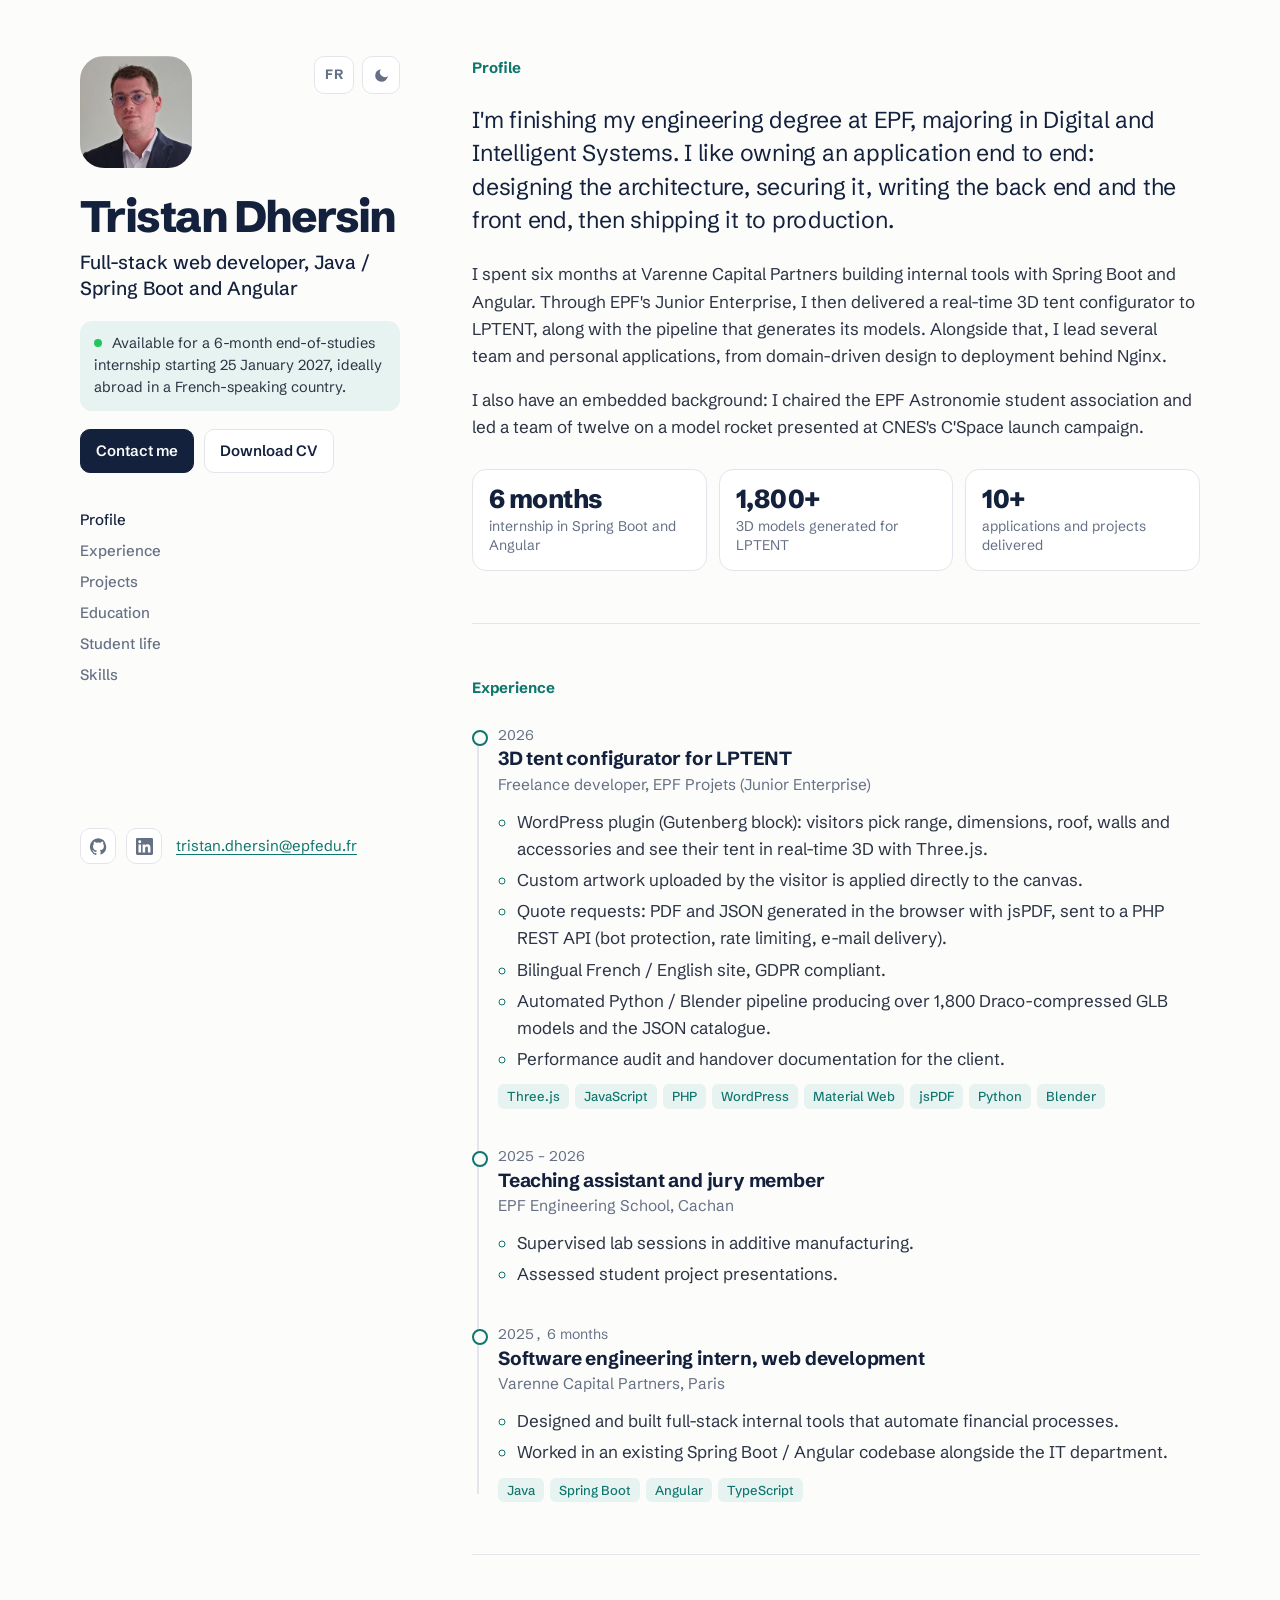
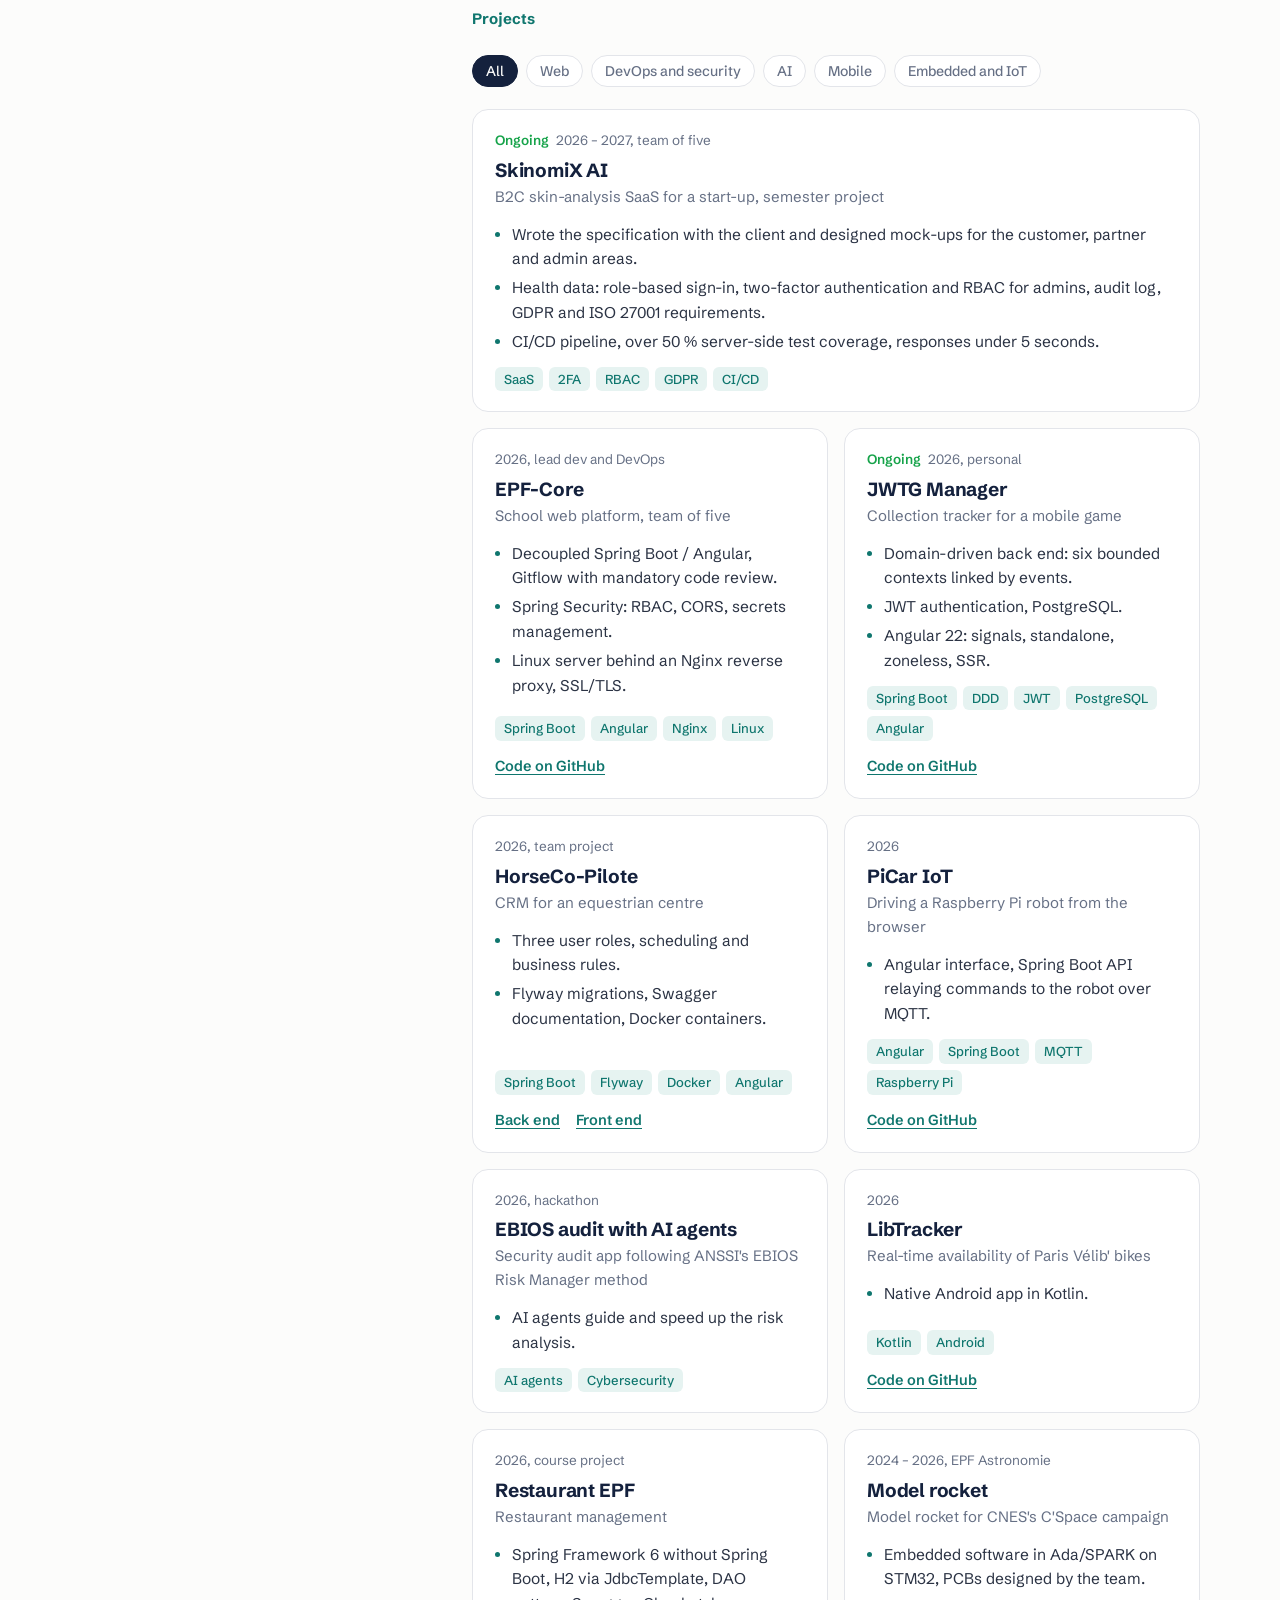
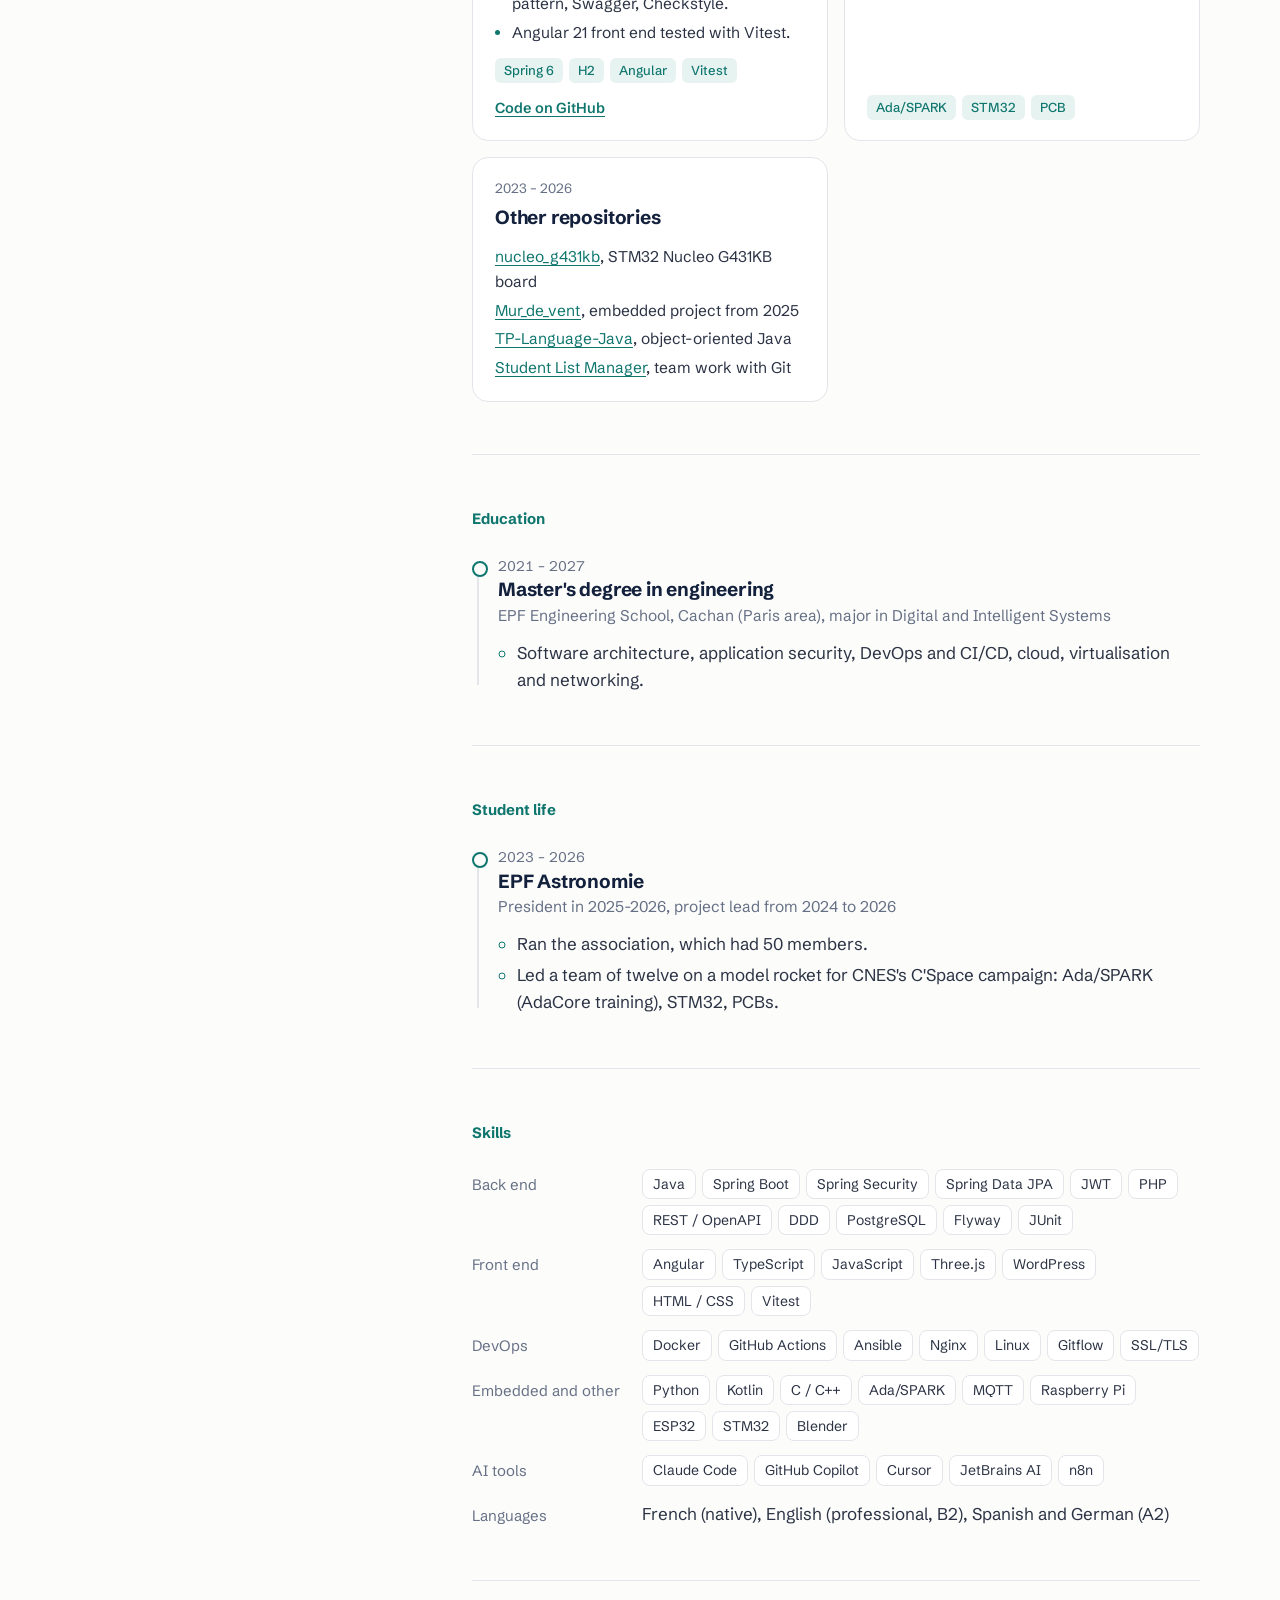
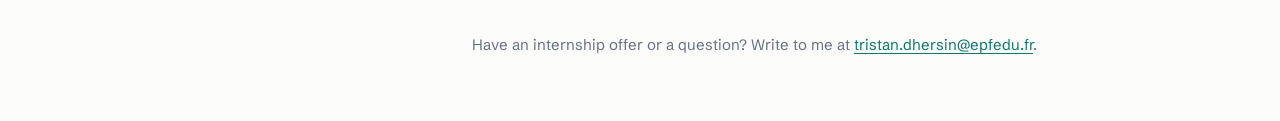
==== en/index.html @ 60c4dff3 "Version anglaise du site et CV en anglais Co-Authored-By: Claude Opus 5.5 <noreply@anthropic.com> Cl" ====
<!DOCTYPE html>
<html lang="en" data-theme="light">
<head>
  <meta charset="UTF-8" />
  <meta name="viewport" content="width=device-width, initial-scale=1.0" />
  <title>Tristan Dhersin, full-stack web developer</title>
  <meta name="description" content="Tristan Dhersin, final-year engineering student at EPF, full-stack web developer (Java / Spring Boot and Angular). Looking for a 6-month end-of-studies internship starting 25 January 2027." />
  <link rel="alternate" hreflang="fr" href="../" />
  <link rel="alternate" hreflang="en" href="./" />
  <link rel="icon" href="data:image/svg+xml,<svg xmlns='http://www.w3.org/2000/svg' viewBox='0 0 100 100'><rect width='100' height='100' rx='20' fill='%230f766e'/><text x='50' y='67' font-size='50' text-anchor='middle' font-family='Arial' font-weight='700' fill='white'>T</text></svg>" />
  <script>
    try {
      const t = localStorage.getItem("theme");
      document.documentElement.dataset.theme = t || (matchMedia("(prefers-color-scheme: dark)").matches ? "dark" : "light");
    } catch (e) {}
  </script>
  <link rel="preconnect" href="https://fonts.googleapis.com" />
  <link rel="preconnect" href="https://fonts.gstatic.com" crossorigin />
  <link href="https://fonts.googleapis.com/css2?family=Schibsted+Grotesk:wght@400;500;600;700;800&display=swap" rel="stylesheet" />
  <link rel="stylesheet" href="../style.css" />
</head>
<body>
  <div class="layout">

    <aside class="side">
      <div class="side__top">
        <img class="side__photo" src="../assets/photo.jpg" alt="Tristan Dhersin" width="112" height="112" />
        <div class="side__tools">
          <a class="lang" href="../index.html" hreflang="fr" lang="fr" data-lang="fr" title="Version française">FR</a>
          <button class="theme" id="themeToggle" type="button" aria-label="Switch between dark and light theme">
            <svg class="i-moon" viewBox="0 0 24 24" aria-hidden="true"><path d="M21 12.8A9 9 0 1 1 11.2 3a7 7 0 0 0 9.8 9.8z"/></svg>
            <svg class="i-sun" viewBox="0 0 24 24" aria-hidden="true"><circle cx="12" cy="12" r="4.5"/><path d="M12 2v2.5M12 19.5V22M4.2 4.2 6 6M18 18l1.8 1.8M2 12h2.5M19.5 12H22M4.2 19.8 6 18M18 6l1.8-1.8"/></svg>
          </button>
        </div>
      </div>

      <h1 class="side__name">Tristan Dhersin</h1>
      <p class="side__role">Full-stack web developer, Java / Spring Boot and Angular</p>

      <p class="status"><span class="status__dot" aria-hidden="true"></span>
        Available for a 6-month end-of-studies internship starting 25&nbsp;January&nbsp;2027,
        ideally abroad in a French-speaking country.
      </p>

      <div class="side__cta">
        <a class="btn btn--solid" href="mailto:tristan.dhersin@epfedu.fr">Contact me</a>
        <a class="btn" href="../assets/CV_Tristan_Dhersin_EN.pdf" target="_blank" rel="noopener">Download CV</a>
      </div>

      <nav class="side__nav" aria-label="Sections">
        <a href="#profile">Profile</a>
        <a href="#experience">Experience</a>
        <a href="#projects">Projects</a>
        <a href="#education">Education</a>
        <a href="#volunteering">Student life</a>
        <a href="#skills">Skills</a>
      </nav>

      <ul class="side__social">
        <li><a href="https://github.com/TristanBrouille" target="_blank" rel="noopener" aria-label="GitHub">
          <svg viewBox="0 0 24 24" aria-hidden="true"><path d="M12 .5a12 12 0 0 0-3.8 23.4c.6.1.8-.3.8-.6v-2c-3.3.7-4-1.6-4-1.6-.6-1.4-1.4-1.8-1.4-1.8-1.1-.7.1-.7.1-.7 1.2.1 1.8 1.2 1.8 1.2 1.1 1.8 2.8 1.3 3.5 1 .1-.8.4-1.3.8-1.6-2.7-.3-5.5-1.3-5.5-6 0-1.3.5-2.4 1.2-3.2-.1-.3-.5-1.5.1-3.2 0 0 1-.3 3.3 1.2a11.5 11.5 0 0 1 6 0C17.3 4.7 18.3 5 18.3 5c.7 1.7.3 2.9.1 3.2.8.8 1.2 1.9 1.2 3.2 0 4.6-2.8 5.6-5.5 5.9.4.4.8 1.1.8 2.2v3.3c0 .3.2.7.8.6A12 12 0 0 0 12 .5z"/></svg>
        </a></li>
        <li><a href="https://www.linkedin.com/in/tristan-dhersin-30085b224/" target="_blank" rel="noopener" aria-label="LinkedIn">
          <svg viewBox="0 0 24 24" aria-hidden="true"><path d="M20.4 20.5h-3.6v-5.6c0-1.3 0-3-1.8-3s-2.1 1.4-2.1 2.9v5.7H9.3V9h3.4v1.6c.5-.9 1.6-1.8 3.4-1.8 3.6 0 4.3 2.4 4.3 5.5v6.2zM5.3 7.4a2.1 2.1 0 1 1 0-4.2 2.1 2.1 0 0 1 0 4.2zM7.1 20.5H3.5V9h3.6v11.5zM22.2 0H1.8C.8 0 0 .8 0 1.7v20.6c0 .9.8 1.7 1.8 1.7h20.4c1 0 1.8-.8 1.8-1.7V1.7C24 .8 23.2 0 22.2 0z"/></svg>
        </a></li>
        <li class="side__mail"><a href="mailto:tristan.dhersin@epfedu.fr">tristan.dhersin@epfedu.fr</a></li>
      </ul>
    </aside>

    <main class="content">

      <section id="profile" class="block">
        <h2>Profile</h2>
        <p class="lead">
          I'm finishing my engineering degree at EPF, majoring in Digital and Intelligent Systems.
          I like owning an application end to end: designing the architecture, securing it,
          writing the back end and the front end, then shipping it to production.
        </p>
        <p>
          I spent six months at Varenne Capital Partners building internal tools with Spring Boot
          and Angular. Through EPF's Junior Enterprise, I then delivered a real-time 3D tent configurator
          to LPTENT, along with the pipeline that generates its models. Alongside that, I lead several team
          and personal applications, from domain-driven design to deployment behind Nginx.
        </p>
        <p>
          I also have an embedded background: I chaired the EPF Astronomie student association and led
          a team of twelve on a model rocket presented at CNES's C'Space launch campaign.
        </p>

        <dl class="facts">
          <div><dt>6 months</dt><dd>internship in Spring Boot and Angular</dd></div>
          <div><dt>1,800+</dt><dd>3D models generated for LPTENT</dd></div>
          <div><dt>10+</dt><dd>applications and projects delivered</dd></div>
        </dl>
      </section>

      <section id="experience" class="block">
        <h2>Experience</h2>
        <ol class="timeline">
          <li class="tl">
            <p class="tl__when">2026</p>
            <h3>3D tent configurator for LPTENT</h3>
            <p class="tl__where">Freelance developer, EPF Projets (Junior Enterprise)</p>
            <ul>
              <li>WordPress plugin (Gutenberg block): visitors pick range, dimensions, roof, walls and accessories and see their tent in real-time 3D with Three.js.</li>
              <li>Custom artwork uploaded by the visitor is applied directly to the canvas.</li>
              <li>Quote requests: PDF and JSON generated in the browser with jsPDF, sent to a PHP REST API (bot protection, rate limiting, e-mail delivery).</li>
              <li>Bilingual French / English site, GDPR compliant.</li>
              <li>Automated Python / Blender pipeline producing over 1,800 Draco-compressed GLB models and the JSON catalogue.</li>
              <li>Performance audit and handover documentation for the client.</li>
            </ul>
            <p class="tags"><span>Three.js</span><span>JavaScript</span><span>PHP</span><span>WordPress</span><span>Material Web</span><span>jsPDF</span><span>Python</span><span>Blender</span></p>
          </li>

          <li class="tl">
            <p class="tl__when">2025 – 2026</p>
            <h3>Teaching assistant and jury member</h3>
            <p class="tl__where">EPF Engineering School, Cachan</p>
            <ul>
              <li>Supervised lab sessions in additive manufacturing.</li>
              <li>Assessed student project presentations.</li>
            </ul>
          </li>

          <li class="tl">
            <p class="tl__when">2025, 6 months</p>
            <h3>Software engineering intern, web development</h3>
            <p class="tl__where">Varenne Capital Partners, Paris</p>
            <ul>
              <li>Designed and built full-stack internal tools that automate financial processes.</li>
              <li>Worked in an existing Spring Boot / Angular codebase alongside the IT department.</li>
            </ul>
            <p class="tags"><span>Java</span><span>Spring Boot</span><span>Angular</span><span>TypeScript</span></p>
          </li>
        </ol>
      </section>

      <section id="projects" class="block">
        <h2>Projects</h2>

        <div class="filters" role="group" aria-label="Filter projects">
          <button class="filter is-on" data-filter="all" aria-pressed="true">All</button>
          <button class="filter" data-filter="web" aria-pressed="false">Web</button>
          <button class="filter" data-filter="devops" aria-pressed="false">DevOps and security</button>
          <button class="filter" data-filter="ia" aria-pressed="false">AI</button>
          <button class="filter" data-filter="mobile" aria-pressed="false">Mobile</button>
          <button class="filter" data-filter="iot" aria-pressed="false">Embedded and IoT</button>
        </div>

        <div class="cards" id="cards">
          <article class="card card--wide" data-cat="web devops">
            <p class="card__meta"><span class="live">Ongoing</span> 2026 – 2027, team of five</p>
            <h3>SkinomiX AI</h3>
            <p class="card__sub">B2C skin-analysis SaaS for a start-up, semester project</p>
            <ul>
              <li>Wrote the specification with the client and designed mock-ups for the customer, partner and admin areas.</li>
              <li>Health data: role-based sign-in, two-factor authentication and RBAC for admins, audit log, GDPR and ISO&nbsp;27001 requirements.</li>
              <li>CI/CD pipeline, over 50&nbsp;% server-side test coverage, responses under 5&nbsp;seconds.</li>
            </ul>
            <p class="tags"><span>SaaS</span><span>2FA</span><span>RBAC</span><span>GDPR</span><span>CI/CD</span></p>
          </article>

          <article class="card" data-cat="web devops">
            <p class="card__meta">2026, lead dev and DevOps</p>
            <h3>EPF-Core</h3>
            <p class="card__sub">School web platform, team of five</p>
            <ul>
              <li>Decoupled Spring Boot / Angular, Gitflow with mandatory code review.</li>
              <li>Spring Security: RBAC, CORS, secrets management.</li>
              <li>Linux server behind an Nginx reverse proxy, SSL/TLS.</li>
            </ul>
            <p class="tags"><span>Spring Boot</span><span>Angular</span><span>Nginx</span><span>Linux</span></p>
            <a class="card__link" href="https://github.com/TristanBrouille/EPF-Core" target="_blank" rel="noopener">Code on GitHub</a>
          </article>

          <article class="card" data-cat="web">
            <p class="card__meta"><span class="live">Ongoing</span> 2026, personal</p>
            <h3>JWTG Manager</h3>
            <p class="card__sub">Collection tracker for a mobile game</p>
            <ul>
              <li>Domain-driven back end: six bounded contexts linked by events.</li>
              <li>JWT authentication, PostgreSQL.</li>
              <li>Angular 22: signals, standalone, zoneless, SSR.</li>
            </ul>
            <p class="tags"><span>Spring Boot</span><span>DDD</span><span>JWT</span><span>PostgreSQL</span><span>Angular</span></p>
            <a class="card__link" href="https://github.com/TristanBrouille/JwtgManager" target="_blank" rel="noopener">Code on GitHub</a>
          </article>

          <article class="card" data-cat="web devops">
            <p class="card__meta">2026, team project</p>
            <h3>HorseCo-Pilote</h3>
            <p class="card__sub">CRM for an equestrian centre</p>
            <ul>
              <li>Three user roles, scheduling and business rules.</li>
              <li>Flyway migrations, Swagger documentation, Docker containers.</li>
            </ul>
            <p class="tags"><span>Spring Boot</span><span>Flyway</span><span>Docker</span><span>Angular</span></p>
            <p class="card__links">
              <a class="card__link" href="https://github.com/TristanBrouille/HorseCo-Pilote" target="_blank" rel="noopener">Back end</a>
              <a class="card__link" href="https://github.com/TristanBrouille/HorseCo-Pilote-Front" target="_blank" rel="noopener">Front end</a>
            </p>
          </article>

          <article class="card" data-cat="iot web">
            <p class="card__meta">2026</p>
            <h3>PiCar IoT</h3>
            <p class="card__sub">Driving a Raspberry Pi robot from the browser</p>
            <ul>
              <li>Angular interface, Spring Boot API relaying commands to the robot over MQTT.</li>
            </ul>
            <p class="tags"><span>Angular</span><span>Spring Boot</span><span>MQTT</span><span>Raspberry Pi</span></p>
            <a class="card__link" href="https://github.com/TristanBrouille/Projet_IOT_Picard" target="_blank" rel="noopener">Code on GitHub</a>
          </article>

          <article class="card" data-cat="ia devops">
            <p class="card__meta">2026, hackathon</p>
            <h3>EBIOS audit with AI agents</h3>
            <p class="card__sub">Security audit app following ANSSI's EBIOS Risk Manager method</p>
            <ul>
              <li>AI agents guide and speed up the risk analysis.</li>
            </ul>
            <p class="tags"><span>AI agents</span><span>Cybersecurity</span></p>
          </article>

          <article class="card" data-cat="mobile">
            <p class="card__meta">2026</p>
            <h3>LibTracker</h3>
            <p class="card__sub">Real-time availability of Paris Vélib' bikes</p>
            <ul>
              <li>Native Android app in Kotlin.</li>
            </ul>
            <p class="tags"><span>Kotlin</span><span>Android</span></p>
            <a class="card__link" href="https://github.com/TristanBrouille/LibTracker" target="_blank" rel="noopener">Code on GitHub</a>
          </article>

          <article class="card" data-cat="web">
            <p class="card__meta">2026, course project</p>
            <h3>Restaurant EPF</h3>
            <p class="card__sub">Restaurant management</p>
            <ul>
              <li>Spring Framework 6 without Spring Boot, H2 via JdbcTemplate, DAO pattern, Swagger, Checkstyle.</li>
              <li>Angular 21 front end tested with Vitest.</li>
            </ul>
            <p class="tags"><span>Spring 6</span><span>H2</span><span>Angular</span><span>Vitest</span></p>
            <a class="card__link" href="https://github.com/TristanBrouille/restaurant-epf-sujet" target="_blank" rel="noopener">Code on GitHub</a>
          </article>

          <article class="card" data-cat="iot">
            <p class="card__meta">2024 – 2026, EPF Astronomie</p>
            <h3>Model rocket</h3>
            <p class="card__sub">Model rocket for CNES's C'Space campaign</p>
            <ul>
              <li>Embedded software in Ada/SPARK on STM32, PCBs designed by the team.</li>
            </ul>
            <p class="tags"><span>Ada/SPARK</span><span>STM32</span><span>PCB</span></p>
          </article>

          <article class="card" data-cat="iot web">
            <p class="card__meta">2023 – 2026</p>
            <h3>Other repositories</h3>
            <ul class="plain">
              <li><a href="https://github.com/TristanBrouille/nucleo_g431kb" target="_blank" rel="noopener">nucleo_g431kb</a>, STM32 Nucleo G431KB board</li>
              <li><a href="https://github.com/TristanBrouille/Mur_de_vent" target="_blank" rel="noopener">Mur_de_vent</a>, embedded project from 2025</li>
              <li><a href="https://github.com/TristanBrouille/TP-Language-Java" target="_blank" rel="noopener">TP-Language-Java</a>, object-oriented Java</li>
              <li><a href="https://github.com/TristanBrouille/TP-Git---Student-List-Manager" target="_blank" rel="noopener">Student List Manager</a>, team work with Git</li>
            </ul>
          </article>
        </div>
      </section>

      <section id="education" class="block">
        <h2>Education</h2>
        <ol class="timeline">
          <li class="tl">
            <p class="tl__when">2021 – 2027</p>
            <h3>Master's degree in engineering</h3>
            <p class="tl__where">EPF Engineering School, Cachan (Paris area), major in Digital and Intelligent Systems</p>
            <ul>
              <li>Software architecture, application security, DevOps and CI/CD, cloud, virtualisation and networking.</li>
            </ul>
          </li>
        </ol>
      </section>

      <section id="volunteering" class="block">
        <h2>Student life</h2>
        <ol class="timeline">
          <li class="tl">
            <p class="tl__when">2023 – 2026</p>
            <h3>EPF Astronomie</h3>
            <p class="tl__where">President in 2025-2026, project lead from 2024 to 2026</p>
            <ul>
              <li>Ran the association, which had 50 members.</li>
              <li>Led a team of twelve on a model rocket for CNES's C'Space campaign: Ada/SPARK (AdaCore training), STM32, PCBs.</li>
            </ul>
          </li>
        </ol>
      </section>

      <section id="skills" class="block">
        <h2>Skills</h2>
        <dl class="skills">
          <dt>Back end</dt>
          <dd class="chips"><span>Java</span><span>Spring Boot</span><span>Spring Security</span><span>Spring Data JPA</span><span>JWT</span><span>PHP</span><span>REST / OpenAPI</span><span>DDD</span><span>PostgreSQL</span><span>Flyway</span><span>JUnit</span></dd>
          <dt>Front end</dt>
          <dd class="chips"><span>Angular</span><span>TypeScript</span><span>JavaScript</span><span>Three.js</span><span>WordPress</span><span>HTML / CSS</span><span>Vitest</span></dd>
          <dt>DevOps</dt>
          <dd class="chips"><span>Docker</span><span>GitHub Actions</span><span>Ansible</span><span>Nginx</span><span>Linux</span><span>Gitflow</span><span>SSL/TLS</span></dd>
          <dt>Embedded and other</dt>
          <dd class="chips"><span>Python</span><span>Kotlin</span><span>C / C++</span><span>Ada/SPARK</span><span>MQTT</span><span>Raspberry Pi</span><span>ESP32</span><span>STM32</span><span>Blender</span></dd>
          <dt>AI tools</dt>
          <dd class="chips"><span>Claude Code</span><span>GitHub Copilot</span><span>Cursor</span><span>JetBrains AI</span><span>n8n</span></dd>
          <dt>Languages</dt>
          <dd>French (native), English (professional, B2), Spanish and German (A2)</dd>
        </dl>
      </section>

      <footer class="foot">
        <p>Have an internship offer or a question? Write to me at <a href="mailto:tristan.dhersin@epfedu.fr">tristan.dhersin@epfedu.fr</a>.</p>
      </footer>
    </main>
  </div>
  <script src="../script.js"></script>
</body>
</html>
---- style.css ----
/* Portfolio Tristan Dhersin */

:root,
[data-theme="light"] {
  --paper: #fcfcfb;
  --surface: #ffffff;
  --ink: #14213d;
  --text: #2b3344;
  --muted: #667085;
  --rule: #e3e5ea;
  --accent: #0f766e;
  --accent-soft: #e6f3f1;
  --link: #0f766e;
}

[data-theme="dark"] {
  --paper: #11151d;
  --surface: #171c26;
  --ink: #eef1f6;
  --text: #c9cfda;
  --muted: #8b93a3;
  --rule: #273040;
  --accent: #5eead4;
  --accent-soft: #15302e;
  --link: #5eead4;
}

* { box-sizing: border-box; margin: 0; padding: 0; }
html { scroll-behavior: smooth; }
@media (prefers-reduced-motion: reduce) { html { scroll-behavior: auto; } * { transition: none !important; } }
body {
  font-family: "Schibsted Grotesk", "Helvetica Neue", Arial, sans-serif;
  font-size: 17px;
  line-height: 1.6;
  color: var(--text);
  background: var(--paper);
  -webkit-font-smoothing: antialiased;
  transition: background .2s, color .2s;
}
a { color: var(--link); text-decoration-thickness: 1px; text-underline-offset: 3px; }
a:hover { text-decoration-thickness: 2px; }
:focus-visible { outline: 2px solid var(--accent); outline-offset: 3px; border-radius: 4px; }

.layout {
  max-width: 1200px;
  margin: 0 auto;
  padding: 0 40px;
  display: grid;
  grid-template-columns: 320px 1fr;
  gap: 72px;
}

/* ---------- Colonne gauche ---------- */
.side {
  position: sticky;
  top: 0;
  align-self: start;
  height: 100vh;
  overflow-y: auto;
  scrollbar-width: none;
  padding: 56px 0 36px;
  display: flex;
  flex-direction: column;
}
.side__top { display: flex; justify-content: space-between; align-items: flex-start; }
.side__photo {
  width: 112px; height: 112px; object-fit: cover;
  border-radius: 24px;
  margin-bottom: 26px;
}
.theme {
  width: 38px; height: 38px; border-radius: 10px;
  border: 1px solid var(--rule); background: var(--surface); color: var(--muted);
  display: grid; place-items: center; cursor: pointer;
}
.theme:hover { color: var(--ink); }
.side__tools { display: flex; gap: 8px; }
.lang {
  height: 38px; min-width: 38px; padding: 0 10px; border-radius: 10px;
  border: 1px solid var(--rule); background: var(--surface); color: var(--muted);
  display: grid; place-items: center;
  font-size: 13.5px; font-weight: 700; letter-spacing: .02em; text-decoration: none;
}
.lang:hover { color: var(--ink); border-color: var(--ink); }
.theme svg { width: 17px; height: 17px; }
.i-moon { fill: currentColor; }
.i-sun { fill: none; stroke: currentColor; stroke-width: 2; stroke-linecap: round; }
[data-theme="light"] .i-sun, [data-theme="dark"] .i-moon { display: none; }

.side__name {
  font-size: 44px; line-height: 1; font-weight: 800; letter-spacing: -0.035em; color: var(--ink);
}
.side__role { margin-top: 12px; font-size: 19px; line-height: 1.35; font-weight: 500; color: var(--ink); }

.status {
  margin-top: 20px; padding: 12px 14px;
  font-size: 14.5px; line-height: 1.5; color: var(--text);
  background: var(--accent-soft); border-radius: 12px;
}
.status__dot {
  display: inline-block; width: 8px; height: 8px; border-radius: 50%;
  background: #22c55e; margin-right: 6px; vertical-align: 1px;
}

.side__cta { display: flex; gap: 10px; margin-top: 18px; flex-wrap: wrap; }
.btn {
  display: inline-block; padding: 9px 15px; border-radius: 10px;
  font-size: 15px; font-weight: 600; text-decoration: none;
  border: 1px solid var(--rule); background: var(--surface); color: var(--ink);
  transition: border-color .15s, background .15s;
}
.btn:hover { border-color: var(--ink); }
.btn--solid { background: var(--ink); border-color: var(--ink); color: var(--paper); }
.btn--solid:hover { background: var(--accent); border-color: var(--accent); }
[data-theme="dark"] .btn--solid:hover { color: #0b1a19; }

.side__nav { margin-top: 32px; display: flex; flex-direction: column; gap: 1px; }
.side__nav a {
  color: var(--muted); text-decoration: none; font-size: 15px; font-weight: 500;
  padding: 3px 0 3px 14px; margin-left: -16px; border-left: 2px solid transparent;
}
.side__nav a:hover { color: var(--ink); }
.side__nav a.is-active { color: var(--ink); border-left-color: var(--accent); }

.side__social {
  list-style: none; margin-top: auto; padding-top: 24px;
  display: flex; align-items: center; gap: 10px; flex-wrap: wrap; font-size: 15px;
}
.side__social a[aria-label] {
  width: 36px; height: 36px; border-radius: 10px; display: grid; place-items: center;
  border: 1px solid var(--rule); color: var(--muted); background: var(--surface);
}
.side__social a[aria-label]:hover { color: var(--ink); border-color: var(--ink); }
.side__social svg { width: 17px; height: 17px; fill: currentColor; }
.side__mail { margin-left: 4px; }

/* ---------- Contenu ---------- */
.content { padding: 56px 0 40px; max-width: 760px; }
.block { padding-bottom: 52px; margin-bottom: 52px; border-bottom: 1px solid var(--rule); }
.block > h2 {
  font-size: 15px; font-weight: 700; color: var(--accent);
  margin-bottom: 24px;
}
.block > p + p { margin-top: 1em; }
.lead { font-size: 23px; line-height: 1.45; color: var(--ink); letter-spacing: -0.01em; margin-bottom: 1em; }

.facts {
  display: grid; grid-template-columns: repeat(3, 1fr); gap: 12px; margin-top: 28px;
}
.facts div { border: 1px solid var(--rule); border-radius: 14px; padding: 14px 16px; background: var(--surface); }
.facts dt { font-size: 26px; font-weight: 800; color: var(--ink); letter-spacing: -0.02em; line-height: 1.2; }
.facts dd { font-size: 14px; color: var(--muted); line-height: 1.4; margin-top: 2px; }

/* ---------- Frise ---------- */
.timeline { list-style: none; position: relative; padding-left: 26px; }
.timeline::before {
  content: ""; position: absolute; left: 5px; top: 8px; bottom: 8px; width: 2px; background: var(--rule);
}
.tl { position: relative; }
.tl + .tl { margin-top: 36px; }
.tl::before {
  content: ""; position: absolute; left: -26px; top: 6px;
  width: 12px; height: 12px; border-radius: 50%;
  background: var(--paper); border: 2px solid var(--accent);
}
.tl__when { font-size: 14px; color: var(--muted); font-variant-numeric: tabular-nums; }
.tl h3, .card h3 { font-size: 19px; line-height: 1.35; font-weight: 700; color: var(--ink); letter-spacing: -0.01em; }
.tl__where { color: var(--muted); font-size: 15.5px; margin-top: 1px; }
.tl ul, .card ul { margin-top: 10px; padding-left: 1.1em; }
.tl li, .card li { margin-top: 4px; }
.tl li::marker, .card li::marker { color: var(--accent); }

.tags { display: flex; flex-wrap: wrap; gap: 6px; margin-top: 12px; }
.tags span {
  font-size: 13px; font-weight: 500; padding: 2px 9px; border-radius: 6px;
  background: var(--accent-soft); color: var(--accent);
}

/* ---------- Projets ---------- */
.filters { display: flex; flex-wrap: wrap; gap: 8px; margin-bottom: 22px; }
.filter {
  font: 500 14px "Schibsted Grotesk", sans-serif;
  padding: 6px 13px; border-radius: 999px; cursor: pointer;
  border: 1px solid var(--rule); background: var(--surface); color: var(--muted);
}
.filter:hover { color: var(--ink); border-color: var(--ink); }
.filter.is-on { background: var(--ink); border-color: var(--ink); color: var(--paper); }

.cards { display: grid; grid-template-columns: repeat(2, 1fr); gap: 16px; }
.card {
  display: flex; flex-direction: column;
  background: var(--surface); border: 1px solid var(--rule); border-radius: 16px;
  padding: 20px 22px;
  transition: border-color .15s;
}
.card:hover { border-color: var(--accent); }
.card--wide { grid-column: 1 / -1; }
.card[hidden] { display: none; }
.card__meta { font-size: 13.5px; color: var(--muted); margin-bottom: 6px; }
.live { color: #16a34a; font-weight: 600; margin-right: 4px; }
[data-theme="dark"] .live { color: #4ade80; }
.card__sub { color: var(--muted); font-size: 15px; margin-top: 1px; }
.card ul { flex: 1; font-size: 15.5px; }
.card ul.plain { list-style: none; padding-left: 0; }
.card__links { display: flex; gap: 16px; }
.card__link { margin-top: 14px; font-size: 14.5px; font-weight: 600; }

/* ---------- Compétences ---------- */
.skills { display: grid; grid-template-columns: 150px 1fr; gap: 14px 20px; }
.skills dt { font-size: 15px; color: var(--muted); padding-top: 4px; }
.chips { display: flex; flex-wrap: wrap; gap: 6px; }
.chips span {
  font-size: 14px; padding: 3px 10px; border-radius: 8px;
  border: 1px solid var(--rule); background: var(--surface); color: var(--text);
}

.foot { color: var(--muted); font-size: 15px; padding-bottom: 24px; }

/* ---------- Responsive ---------- */
@media (max-width: 1000px) {
  .layout { grid-template-columns: 1fr; gap: 0; padding: 0 22px; }
  .side { position: static; height: auto; padding: 36px 0 8px; }
  .side__nav { display: none; }
  .side__social { margin-top: 20px; padding-top: 0; }
  .content { padding-top: 36px; }
  .side__name { font-size: 38px; }
}
@media (max-width: 620px) {
  body { font-size: 16px; }
  .lead { font-size: 20px; }
  .cards, .facts { grid-template-columns: 1fr; }
  .skills { grid-template-columns: 1fr; gap: 6px; }
  .skills dd { margin-bottom: 10px; }
  .side__photo { width: 88px; height: 88px; border-radius: 20px; }
}

@media print {
  .side { position: static; height: auto; }
  .side__nav, .filters, .theme, .side__cta { display: none; }
  .layout { grid-template-columns: 1fr; }
  .card[hidden] { display: flex; }
}
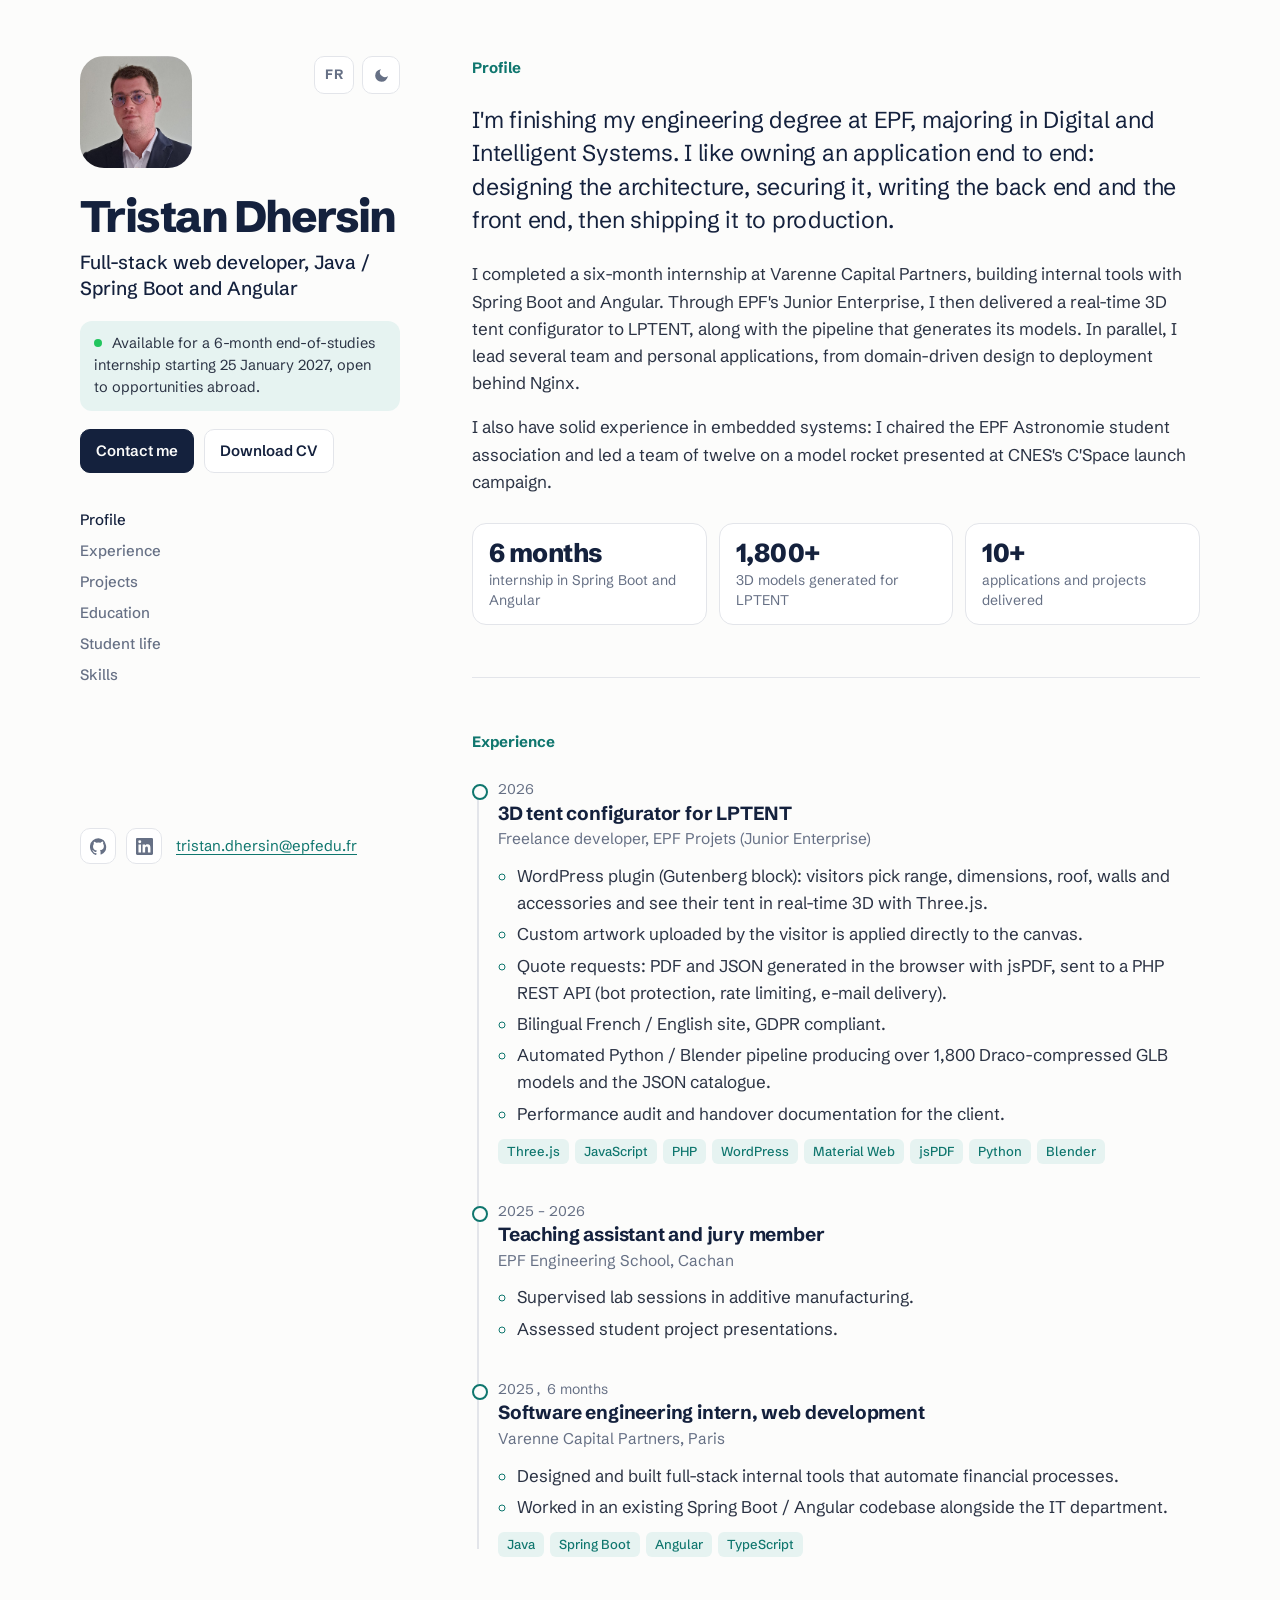
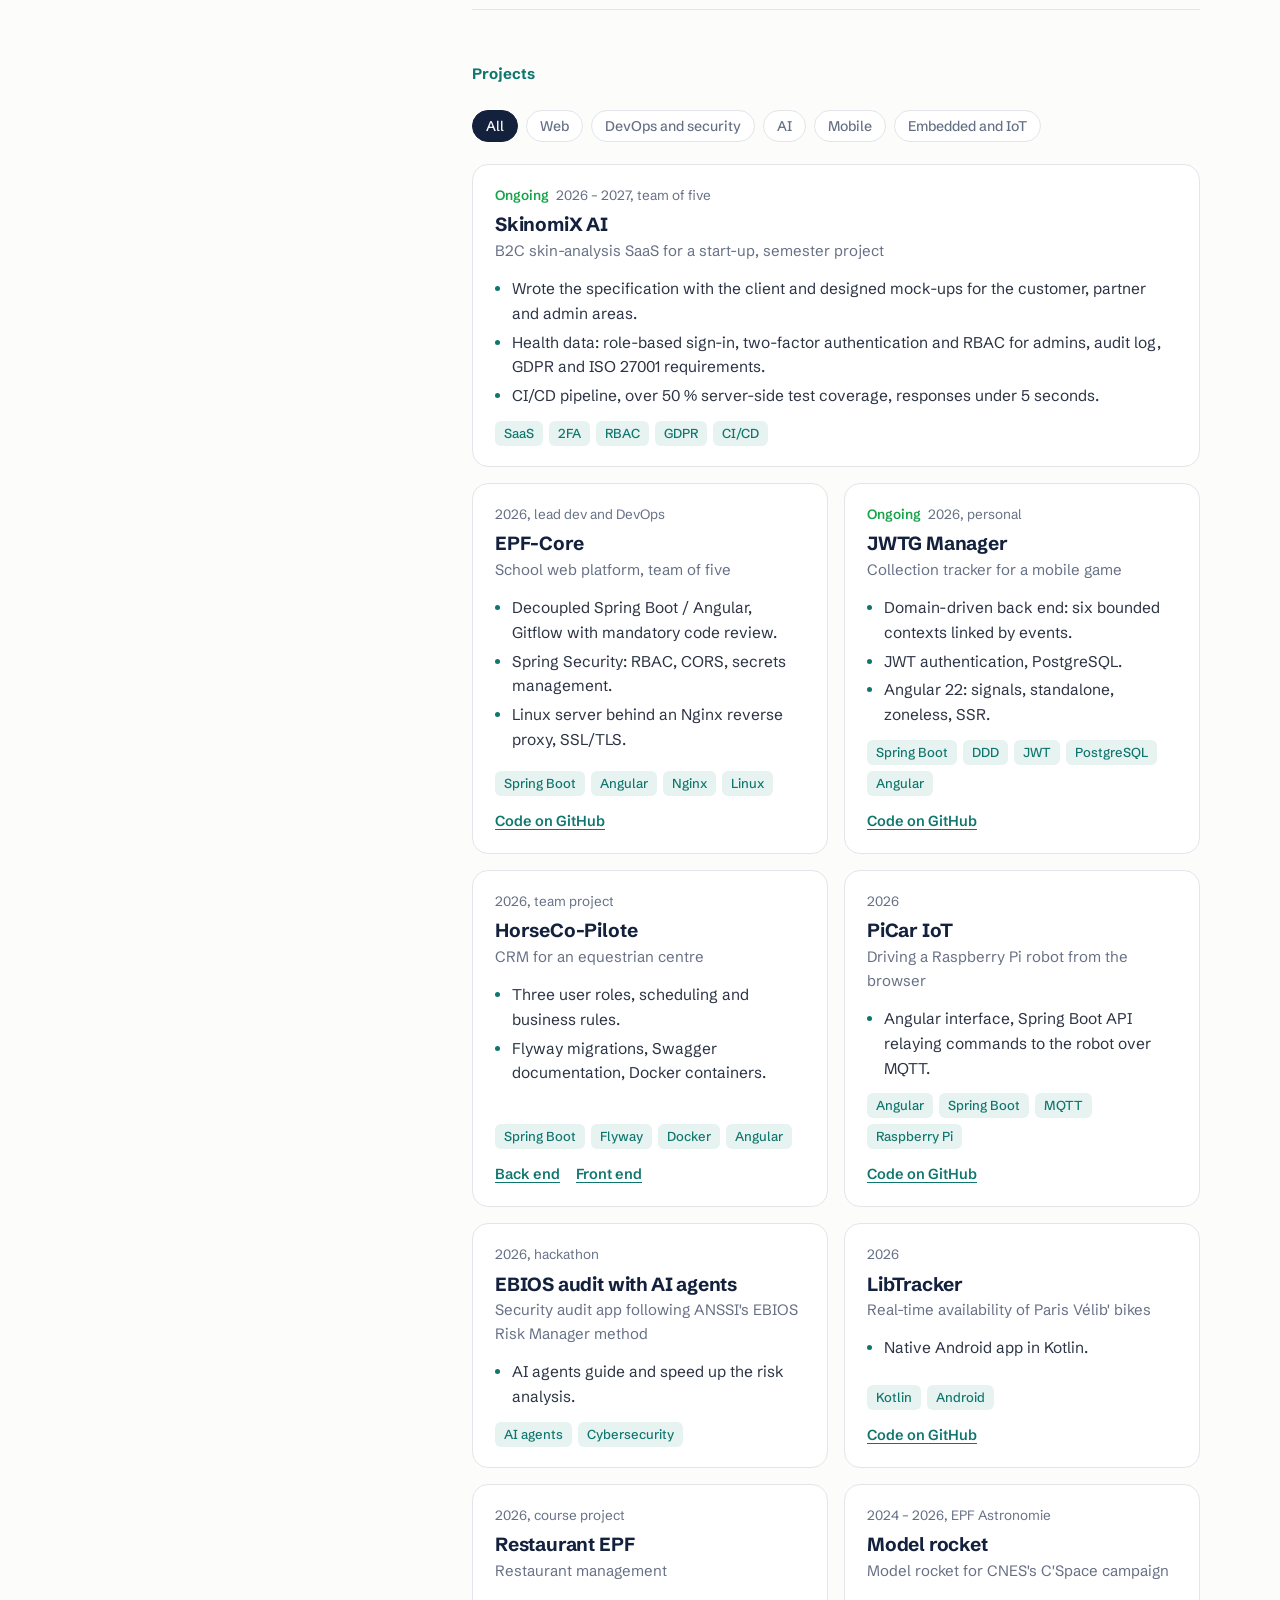
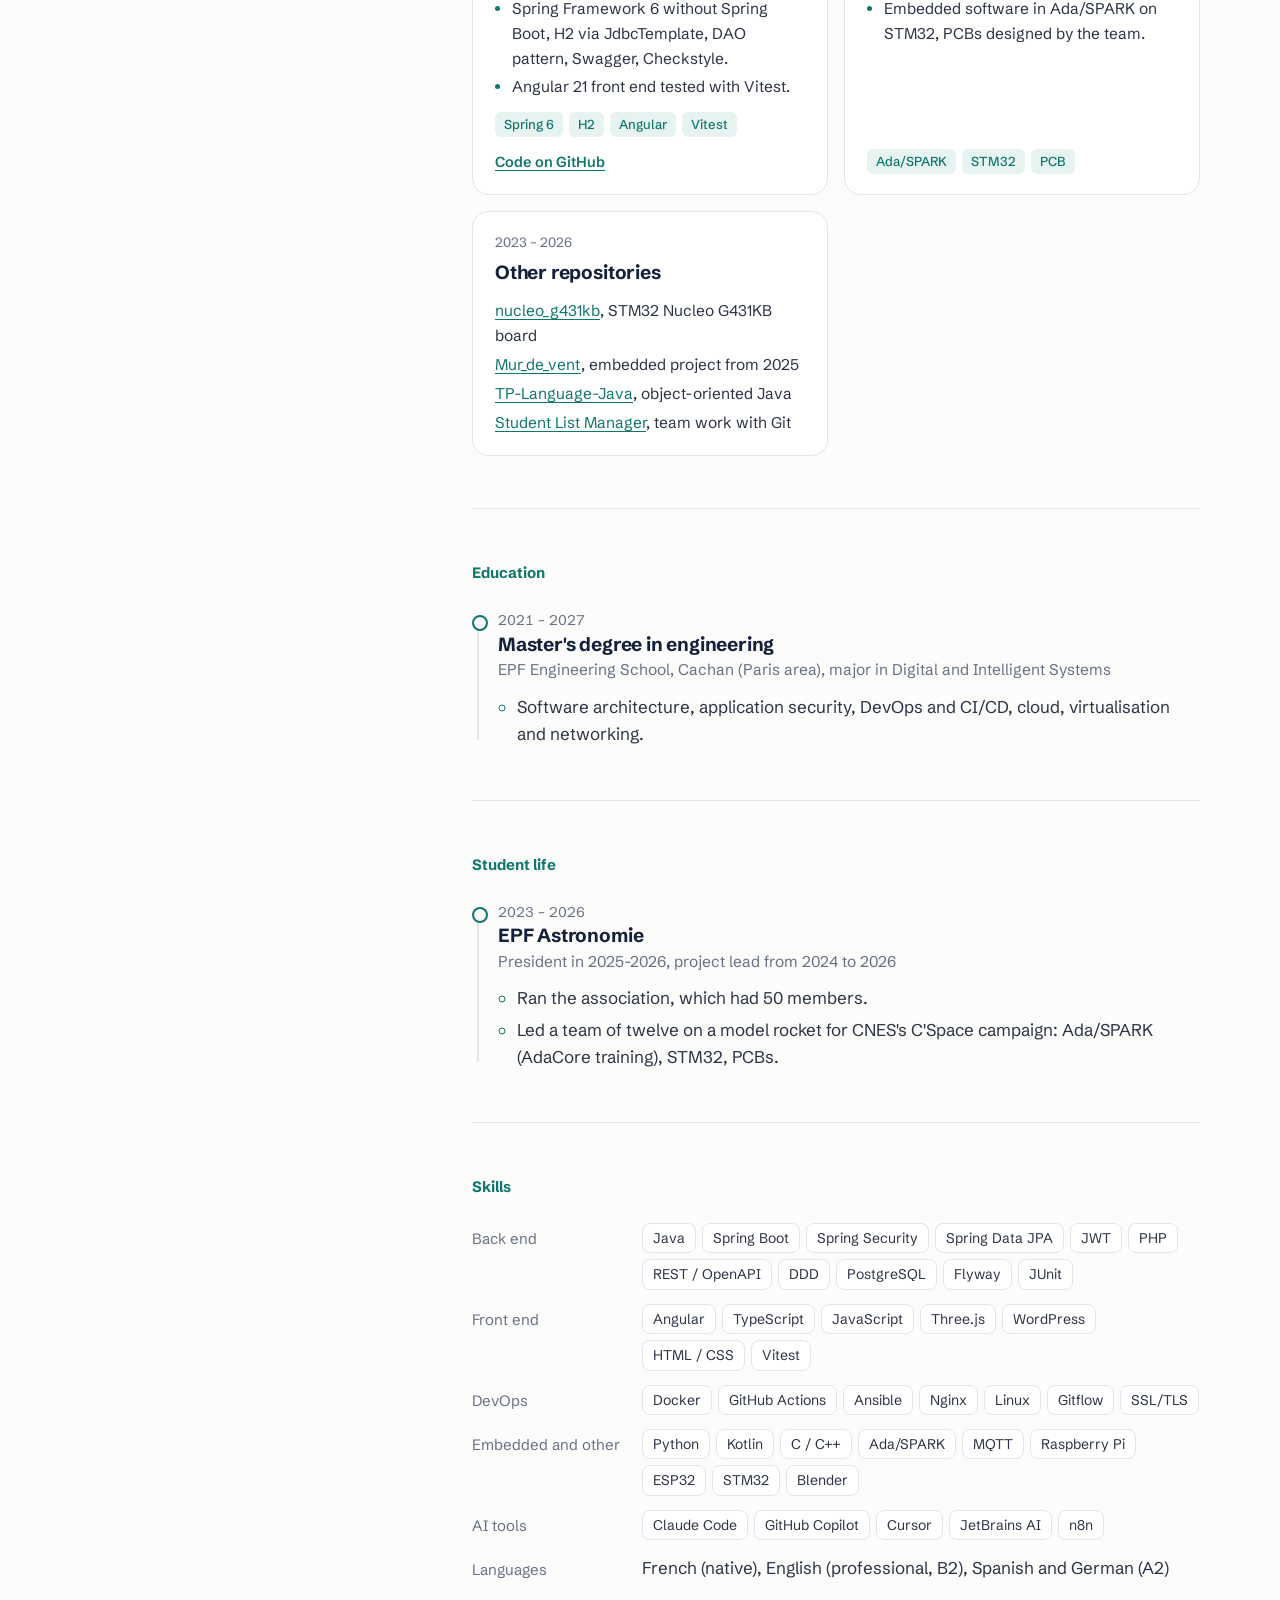
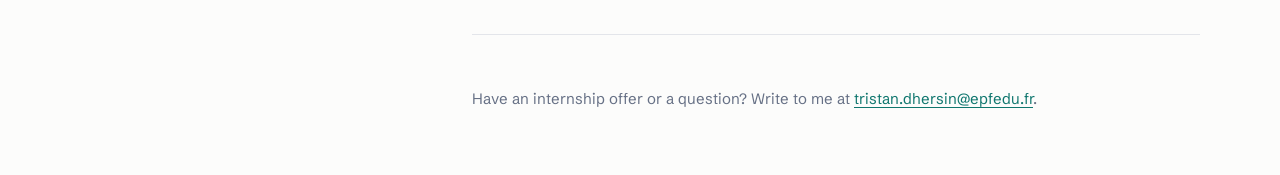
==== commit 4173b566: "Reformulations du profil et de la disponibilité Co-Authored-By: Claude Opus 5.5 <noreply@anthropic.c" ====
--- a/en/index.html
+++ b/en/index.html
@@ -39,7 +39,7 @@
 
       <p class="status"><span class="status__dot" aria-hidden="true"></span>
         Available for a 6-month end-of-studies internship starting 25&nbsp;January&nbsp;2027,
-        ideally abroad in a French-speaking country.
+        open to opportunities abroad.
       </p>
 
       <div class="side__cta">
@@ -77,13 +77,13 @@
           writing the back end and the front end, then shipping it to production.
         </p>
         <p>
-          I spent six months at Varenne Capital Partners building internal tools with Spring Boot
+          I completed a six-month internship at Varenne Capital Partners, building internal tools with Spring Boot
           and Angular. Through EPF's Junior Enterprise, I then delivered a real-time 3D tent configurator
-          to LPTENT, along with the pipeline that generates its models. Alongside that, I lead several team
+          to LPTENT, along with the pipeline that generates its models. In parallel, I lead several team
           and personal applications, from domain-driven design to deployment behind Nginx.
         </p>
         <p>
-          I also have an embedded background: I chaired the EPF Astronomie student association and led
+          I also have solid experience in embedded systems: I chaired the EPF Astronomie student association and led
           a team of twelve on a model rocket presented at CNES's C'Space launch campaign.
         </p>
 
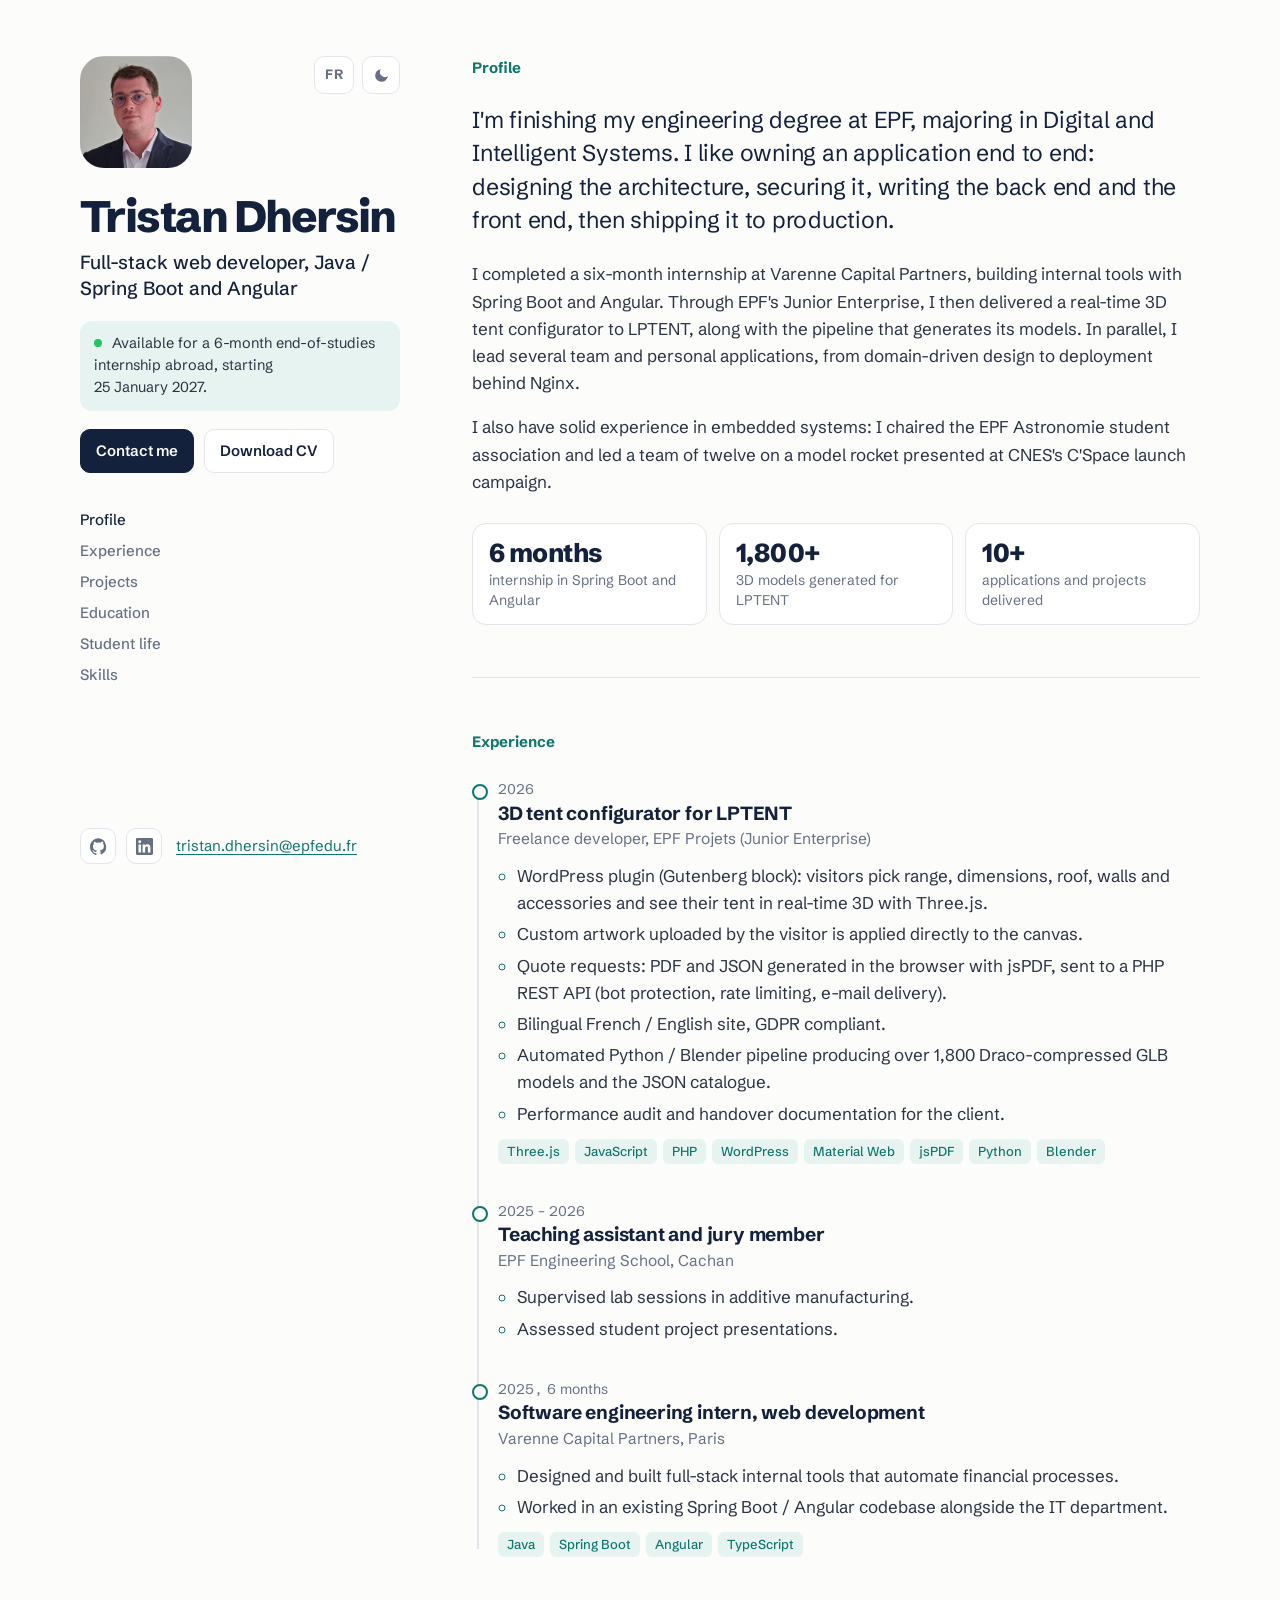
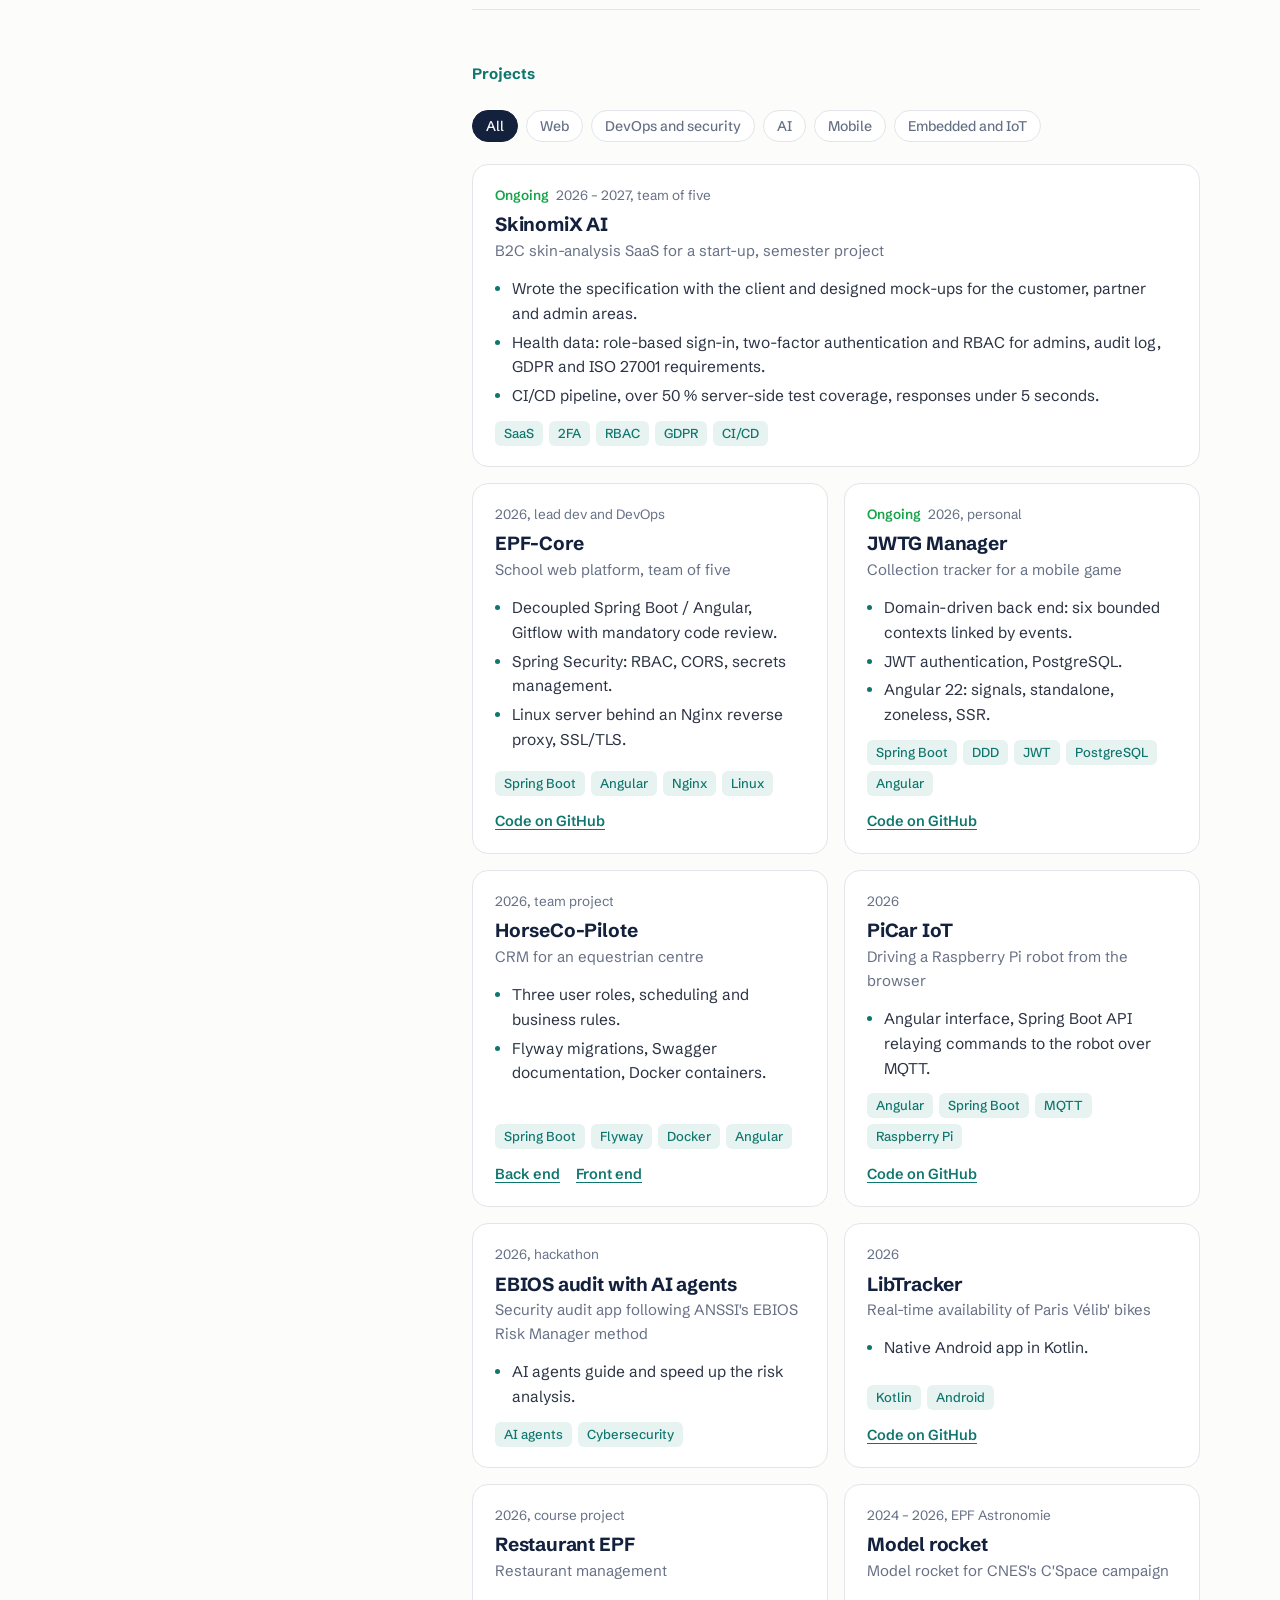
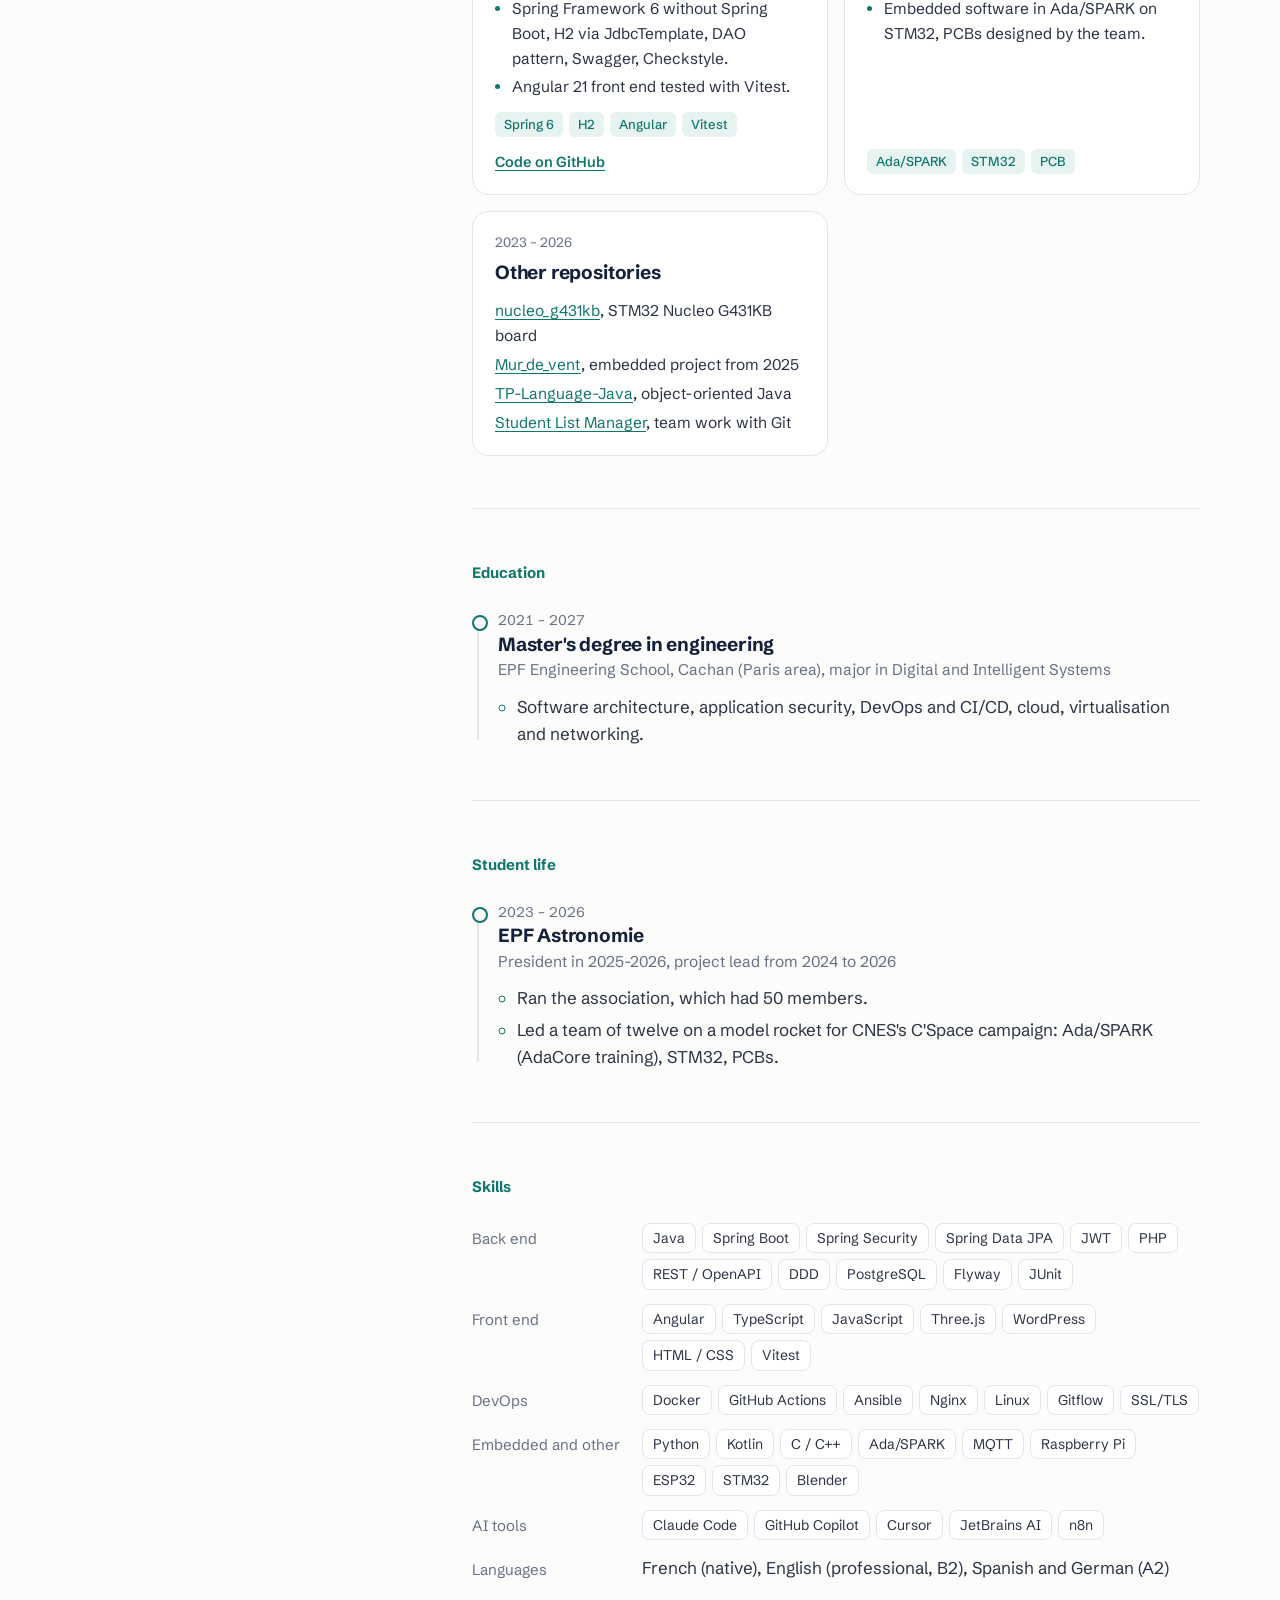
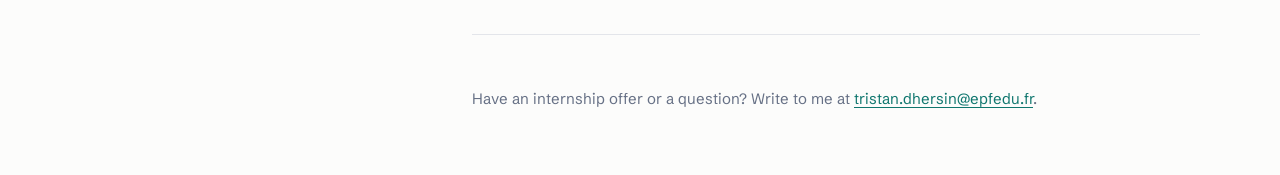
==== commit af34084e: "Stage à l'étranger dans la disponibilité Co-Authored-By: Claude Opus 5.5 <noreply@anthropic.com> Cla" ====
--- a/en/index.html
+++ b/en/index.html
@@ -4,7 +4,7 @@
   <meta charset="UTF-8" />
   <meta name="viewport" content="width=device-width, initial-scale=1.0" />
   <title>Tristan Dhersin, full-stack web developer</title>
-  <meta name="description" content="Tristan Dhersin, final-year engineering student at EPF, full-stack web developer (Java / Spring Boot and Angular). Looking for a 6-month end-of-studies internship starting 25 January 2027." />
+  <meta name="description" content="Tristan Dhersin, final-year engineering student at EPF, full-stack web developer (Java / Spring Boot and Angular). Looking for a 6-month end-of-studies internship abroad starting 25 January 2027." />
   <link rel="alternate" hreflang="fr" href="../" />
   <link rel="alternate" hreflang="en" href="./" />
   <link rel="icon" href="data:image/svg+xml,<svg xmlns='http://www.w3.org/2000/svg' viewBox='0 0 100 100'><rect width='100' height='100' rx='20' fill='%230f766e'/><text x='50' y='67' font-size='50' text-anchor='middle' font-family='Arial' font-weight='700' fill='white'>T</text></svg>" />
@@ -38,8 +38,8 @@
       <p class="side__role">Full-stack web developer, Java / Spring Boot and Angular</p>
 
       <p class="status"><span class="status__dot" aria-hidden="true"></span>
-        Available for a 6-month end-of-studies internship starting 25&nbsp;January&nbsp;2027,
-        open to opportunities abroad.
+        Available for a 6-month end-of-studies internship abroad,
+        starting 25&nbsp;January&nbsp;2027.
       </p>
 
       <div class="side__cta">
